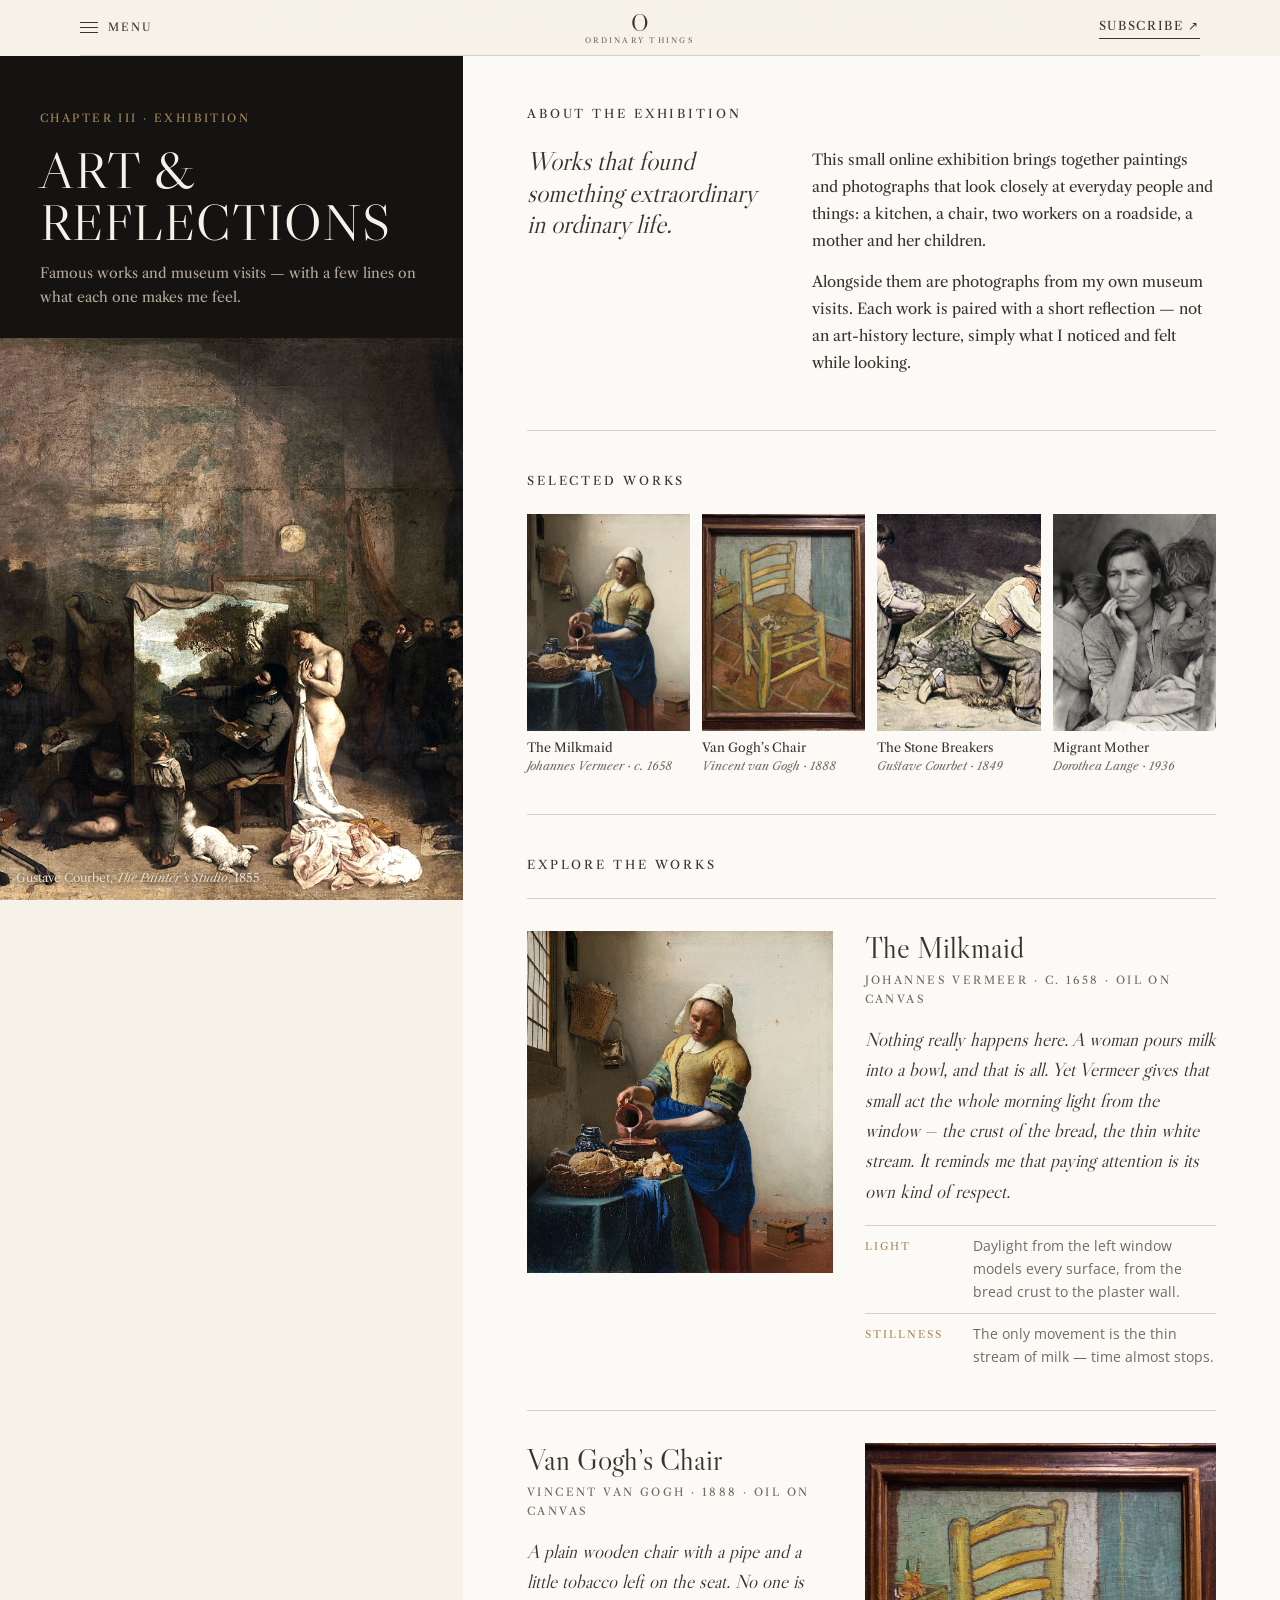
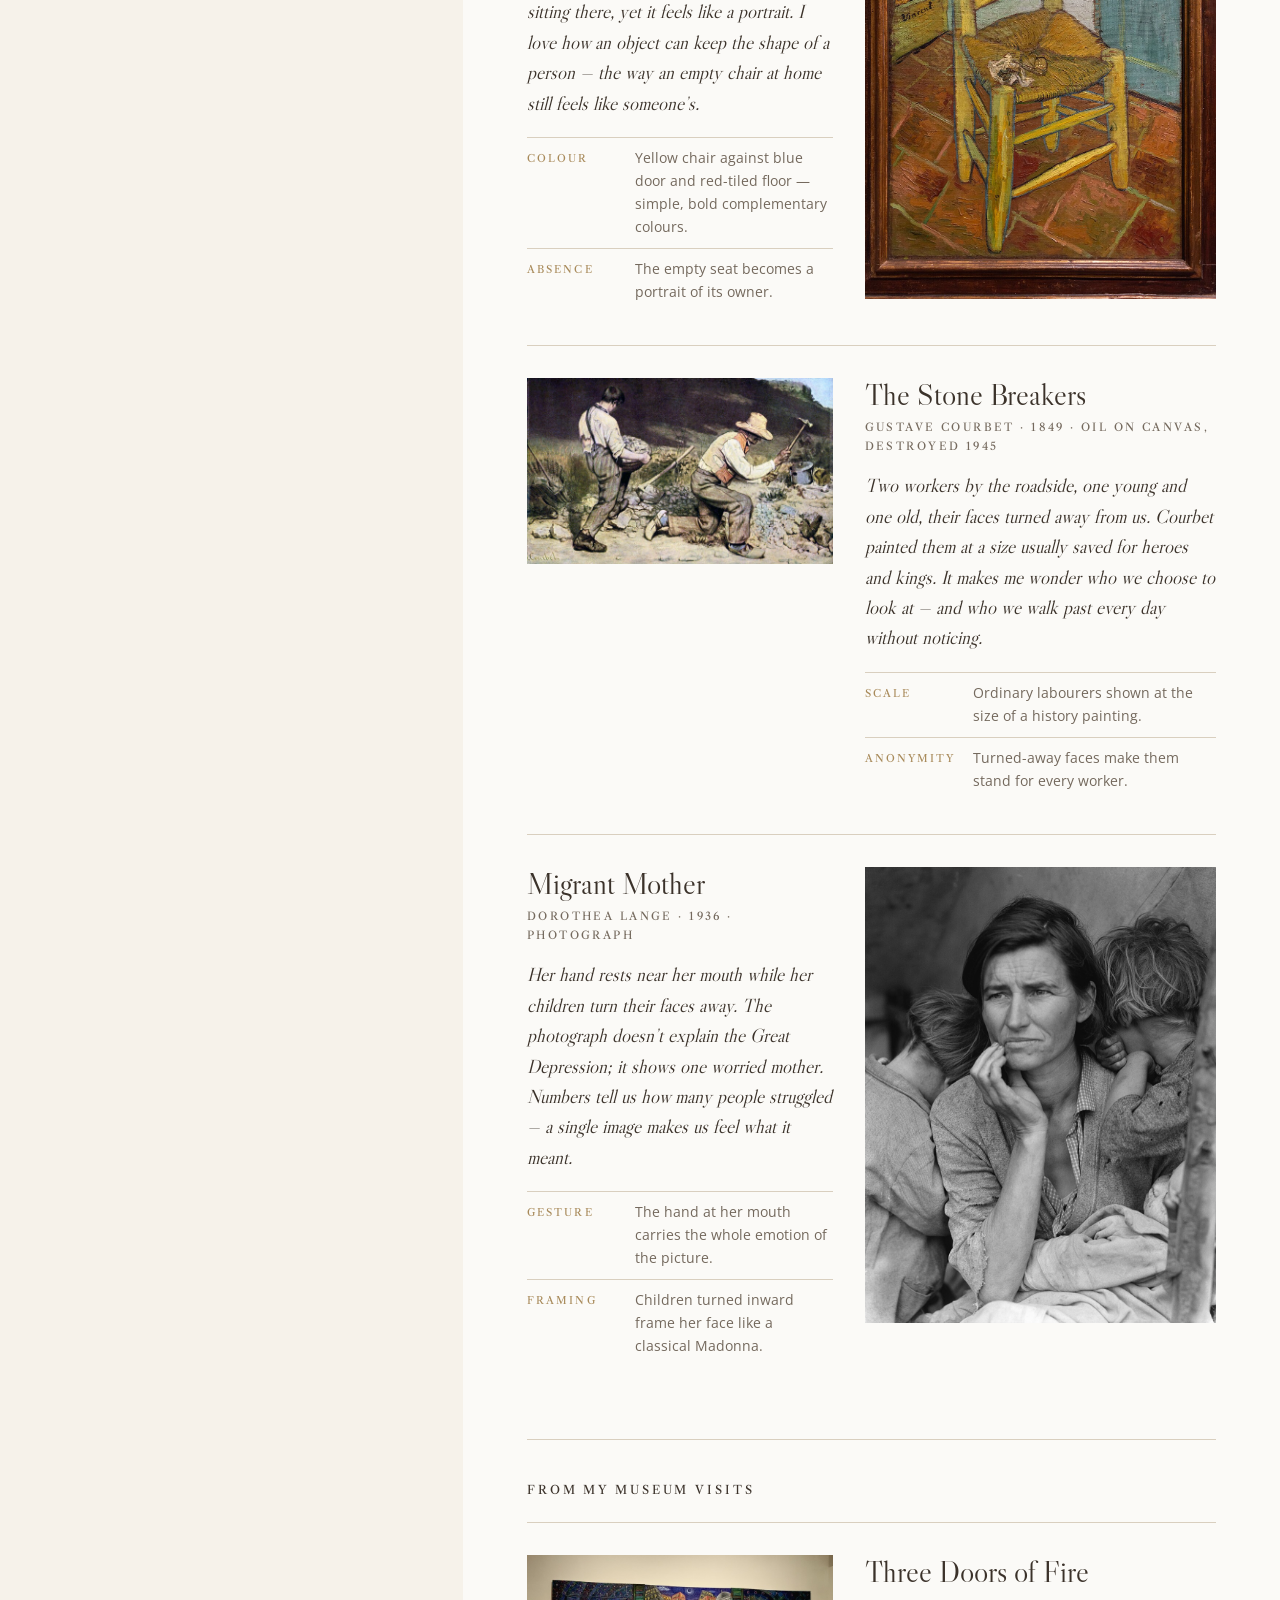
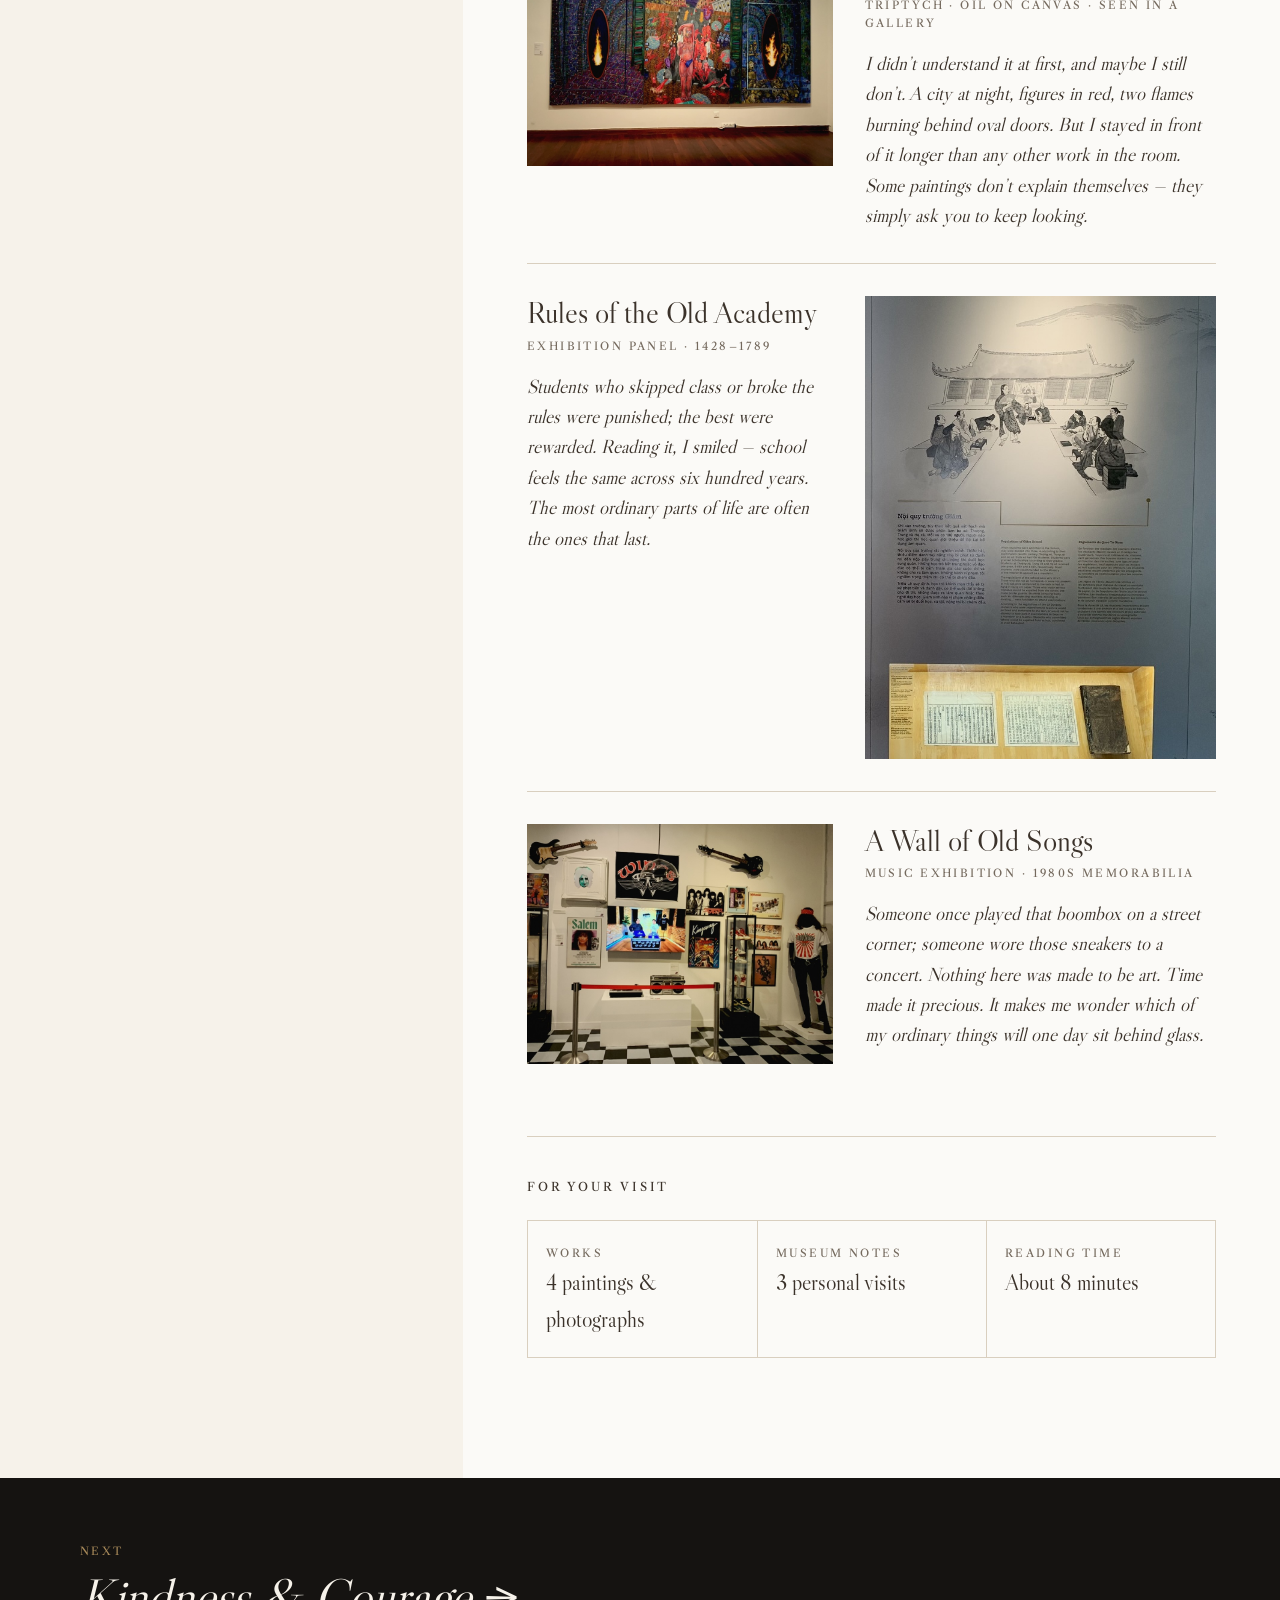
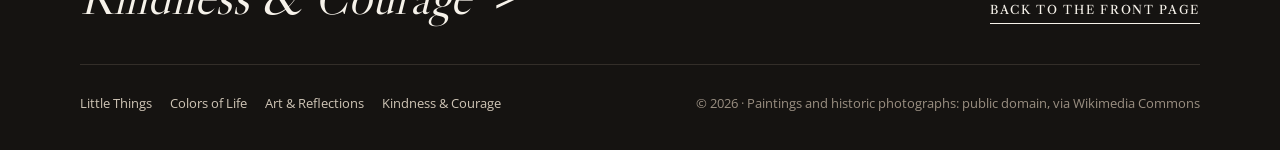
==== art-and-reflections.html @ 9a8155e3 "Add four section pages and link the menu to them Little Things (poster grids), Colors of Life (palet" ====
<!doctype html>
<html lang="en">
<head>
<meta charset="utf-8">
<!-- Google tag (gtag.js) -->
<script async src="https://www.googletagmanager.com/gtag/js?id=G-23RSFNWC9K"></script>
<script>
  window.dataLayer = window.dataLayer || [];
  function gtag(){dataLayer.push(arguments);}
  gtag('js', new Date());
  gtag('config', 'G-23RSFNWC9K');
</script>
<meta name="viewport" content="width=device-width, initial-scale=1">
<title>Art &amp; Reflections — The Art of Ordinary Things</title>
<meta name="description" content="An online exhibition of works by Vermeer, Van Gogh, Courbet and Dorothea Lange, with personal reflections and notes from museum visits.">
<meta name="author" content="Pham Thi My Duyen (Mely)">
<meta name="robots" content="index, follow, max-image-preview:large">
<meta name="theme-color" content="#f6f2ea">
<link rel="canonical" href="https://theartofordinarythings.mely.io.vn/art-and-reflections.html">
<meta property="og:type" content="article">
<meta property="og:site_name" content="The Art of Ordinary Things">
<meta property="og:title" content="Art &amp; Reflections — The Art of Ordinary Things">
<meta property="og:description" content="An online exhibition of works by Vermeer, Van Gogh, Courbet and Dorothea Lange, with personal reflections and notes from museum visits.">
<meta property="og:url" content="https://theartofordinarythings.mely.io.vn/art-and-reflections.html">
<meta property="og:image" content="https://theartofordinarythings.mely.io.vn/art/courbet-studio.jpg">
<meta name="twitter:card" content="summary_large_image">
<link rel="icon" href="data:image/svg+xml,%3Csvg xmlns='http://www.w3.org/2000/svg' viewBox='0 0 64 64'%3E%3Crect width='64' height='64' rx='14' fill='%23f6f2ea'/%3E%3Ctext x='32' y='46' text-anchor='middle' font-family='Georgia,serif' font-size='40' fill='%233b322a'%3EO%3C/text%3E%3C/svg%3E">
<link rel="preconnect" href="https://fonts.googleapis.com">
<link rel="preconnect" href="https://fonts.gstatic.com" crossorigin>
<link href="https://fonts.googleapis.com/css2?family=Libre+Caslon+Display&family=Libre+Caslon+Text:ital,wght@0,400;1,400&family=Open+Sans:wght@400;500&display=swap" rel="stylesheet">
<link rel="stylesheet" href="pages.css">
</head>
<body>

<header class="top">
  <div class="wrap">
    <button class="menu-btn" id="menu-btn" aria-expanded="false" aria-controls="drawer"><i><b></b><b></b><b></b></i>Menu</button>
    <a class="logo" href="./" aria-label="The Art of Ordinary Things — home">
      <span class="mono">O</span>
      <small>Ordinary Things</small>
    </a>
    <div class="top-right">
      <a class="more-link" href="./#subscribe">Subscribe ↗</a>
    </div>
  </div>
</header>
<div class="drawer" id="drawer">
  <nav>
    <a href="./">Home</a>
    <a href="little-things.html">Little Things</a>
    <a href="colors-of-life.html">Colors of Life</a>
    <a href="art-and-reflections.html" aria-current="page">Art &amp; Reflections</a>
    <a href="kindness-and-courage.html">Kindness &amp; Courage</a>
  </nav>
</div>

<main class="expo">
  <aside class="expo-rail">
    <div class="rail-text">
      <span class="eyebrow">Chapter III · Exhibition</span>
      <h1>Art &amp; Reflections</h1>
      <p>Famous works and museum visits — with a few lines on what each one makes me feel.</p>
    </div>
    <figure class="rail-fig"><img src="art/courbet-studio.jpg" alt="Gustave Courbet, The Painter’s Studio, 1855"><figcaption>Gustave Courbet, <i>The Painter’s Studio</i>, 1855</figcaption></figure>
  </aside>
  <div class="expo-page">
    <section class="expo-sec rv">
      <h2>About the exhibition</h2>
      <div class="about-grid">
        <h3>Works that found something extraordinary in ordinary life.</h3>
        <div>
          <p>This small online exhibition brings together paintings and photographs that look closely at everyday people and things: a kitchen, a chair, two workers on a roadside, a mother and her children.</p>
          <p>Alongside them are photographs from my own museum visits. Each work is paired with a short reflection — not an art-history lecture, simply what I noticed and felt while looking.</p>
        </div>
      </div>
    </section>
    <section class="expo-sec rv">
      <h2>Selected works</h2>
      <div class="sel-grid">
          <a href="#w0"><div class="ph"><img class="film" loading="lazy" src="art/vermeer-milkmaid.jpg" alt="The Milkmaid"></div><small>The Milkmaid<br><i>Johannes Vermeer · c. 1658</i></small></a>
          <a href="#w1"><div class="ph"><img class="film" loading="lazy" src="art/van-gogh-chair.jpg" alt="Van Gogh’s Chair"></div><small>Van Gogh’s Chair<br><i>Vincent van Gogh · 1888</i></small></a>
          <a href="#w2"><div class="ph"><img class="film" loading="lazy" src="art/courbet-stone-breakers.jpg" alt="The Stone Breakers"></div><small>The Stone Breakers<br><i>Gustave Courbet · 1849</i></small></a>
          <a href="#w3"><div class="ph"><img class="film" loading="lazy" src="art/lange-migrant-mother.jpg" alt="Migrant Mother"></div><small>Migrant Mother<br><i>Dorothea Lange · 1936</i></small></a>
      </div>
    </section>
    <section class="expo-sec">
      <h2>Explore the works</h2>
        <article class="work rv" id="w0">
          <div class="work-img"><img loading="lazy" src="art/vermeer-milkmaid.jpg" alt="The Milkmaid, Johannes Vermeer · c. 1658 · Oil on canvas"></div>
          <div><h3>The Milkmaid</h3><span class="meta eyebrow">Johannes Vermeer · c. 1658 · Oil on canvas</span><blockquote>Nothing really happens here. A woman pours milk into a bowl, and that is all. Yet Vermeer gives that small act the whole morning light from the window — the crust of the bread, the thin white stream. It reminds me that paying attention is its own kind of respect.</blockquote><dl><div><dt>Light</dt><dd>Daylight from the left window models every surface, from the bread crust to the plaster wall.</dd></div><div><dt>Stillness</dt><dd>The only movement is the thin stream of milk — time almost stops.</dd></div></dl></div>
        </article>
        <article class="work rv" id="w1">
          <div class="work-img"><img loading="lazy" src="art/van-gogh-chair.jpg" alt="Van Gogh’s Chair, Vincent van Gogh · 1888 · Oil on canvas"></div>
          <div><h3>Van Gogh’s Chair</h3><span class="meta eyebrow">Vincent van Gogh · 1888 · Oil on canvas</span><blockquote>A plain wooden chair with a pipe and a little tobacco left on the seat. No one is sitting there, yet it feels like a portrait. I love how an object can keep the shape of a person — the way an empty chair at home still feels like someone’s.</blockquote><dl><div><dt>Colour</dt><dd>Yellow chair against blue door and red-tiled floor — simple, bold complementary colours.</dd></div><div><dt>Absence</dt><dd>The empty seat becomes a portrait of its owner.</dd></div></dl></div>
        </article>
        <article class="work rv" id="w2">
          <div class="work-img"><img loading="lazy" src="art/courbet-stone-breakers.jpg" alt="The Stone Breakers, Gustave Courbet · 1849 · Oil on canvas, destroyed 1945"></div>
          <div><h3>The Stone Breakers</h3><span class="meta eyebrow">Gustave Courbet · 1849 · Oil on canvas, destroyed 1945</span><blockquote>Two workers by the roadside, one young and one old, their faces turned away from us. Courbet painted them at a size usually saved for heroes and kings. It makes me wonder who we choose to look at — and who we walk past every day without noticing.</blockquote><dl><div><dt>Scale</dt><dd>Ordinary labourers shown at the size of a history painting.</dd></div><div><dt>Anonymity</dt><dd>Turned-away faces make them stand for every worker.</dd></div></dl></div>
        </article>
        <article class="work rv" id="w3">
          <div class="work-img"><img loading="lazy" src="art/lange-migrant-mother.jpg" alt="Migrant Mother, Dorothea Lange · 1936 · Photograph"></div>
          <div><h3>Migrant Mother</h3><span class="meta eyebrow">Dorothea Lange · 1936 · Photograph</span><blockquote>Her hand rests near her mouth while her children turn their faces away. The photograph doesn’t explain the Great Depression; it shows one worried mother. Numbers tell us how many people struggled — a single image makes us feel what it meant.</blockquote><dl><div><dt>Gesture</dt><dd>The hand at her mouth carries the whole emotion of the picture.</dd></div><div><dt>Framing</dt><dd>Children turned inward frame her face like a classical Madonna.</dd></div></dl></div>
        </article>
    </section>
    <section class="expo-sec">
      <h2>From my museum visits</h2>
        <article class="work rv">
          <div class="work-img"><img loading="lazy" src="museum/triptych.jpg" alt="Three Doors of Fire, Triptych · Oil on canvas · Seen in a gallery"></div>
          <div><h3>Three Doors of Fire</h3><span class="meta eyebrow">Triptych · Oil on canvas · Seen in a gallery</span><blockquote>I didn’t understand it at first, and maybe I still don’t. A city at night, figures in red, two flames burning behind oval doors. But I stayed in front of it longer than any other work in the room. Some paintings don’t explain themselves — they simply ask you to keep looking.</blockquote></div>
        </article>
        <article class="work rv">
          <div class="work-img"><img loading="lazy" src="museum/academy-rules.jpg" alt="Rules of the Old Academy, Exhibition panel · 1428–1789"></div>
          <div><h3>Rules of the Old Academy</h3><span class="meta eyebrow">Exhibition panel · 1428–1789</span><blockquote>Students who skipped class or broke the rules were punished; the best were rewarded. Reading it, I smiled — school feels the same across six hundred years. The most ordinary parts of life are often the ones that last.</blockquote></div>
        </article>
        <article class="work rv">
          <div class="work-img"><img loading="lazy" src="museum/music-wall.jpg" alt="A Wall of Old Songs, Music exhibition · 1980s memorabilia"></div>
          <div><h3>A Wall of Old Songs</h3><span class="meta eyebrow">Music exhibition · 1980s memorabilia</span><blockquote>Someone once played that boombox on a street corner; someone wore those sneakers to a concert. Nothing here was made to be art. Time made it precious. It makes me wonder which of my ordinary things will one day sit behind glass.</blockquote></div>
        </article>
    </section>
    <section class="expo-sec rv">
      <h2>For your visit</h2>
      <div class="visit-box">
        <div><span class="eyebrow">Works</span><b>4 paintings &amp; photographs</b></div>
        <div><span class="eyebrow">Museum notes</span><b>3 personal visits</b></div>
        <div><span class="eyebrow">Reading time</span><b>About 8 minutes</b></div>
      </div>
    </section>
  </div>
</main>

<footer>
  <div class="wrap">
    <div class="next-page">
      <div><span class="eyebrow">Next</span><h2><a href="kindness-and-courage.html">Kindness &amp; Courage →</a></h2></div>
      <a class="more-link" href="./">Back to the front page</a>
    </div>
    <div class="foot-row">
      <div><a href="little-things.html">Little Things</a><a href="colors-of-life.html">Colors of Life</a><a href="art-and-reflections.html">Art &amp; Reflections</a><a href="kindness-and-courage.html">Kindness &amp; Courage</a></div>
      <span>© 2026 · Paintings and historic photographs: public domain, via Wikimedia Commons</span>
    </div>
  </div>
</footer>
<script src="pages.js"></script>
</body>
</html>
---- pages.css ----
/* Shared styles for the section pages (same type and colour as index.html) */
:root {
  --cream: #f6f2ea;
  --cream-2: #eee8dd;
  --card: #fbf9f4;
  --ink: #3b322a;
  --ink-soft: #74695d;
  --line: #d9cfbf;
  --night: #151311;
  --night-2: #24201c;
  --gold: #a88a5a;
  --display: "Libre Caslon Display", "Libre Caslon Text", Georgia, serif;
  --serif: "Libre Caslon Text", Georgia, serif;
  --sans: "Open Sans", system-ui, sans-serif;
}
* { box-sizing: border-box; }
html { scroll-behavior: smooth; scroll-padding-top: 72px; }
body { margin: 0; background: var(--cream); color: var(--ink); font-family: var(--sans); font-size: 15px; line-height: 1.7; -webkit-font-smoothing: antialiased; overflow-x: hidden; }
img { display: block; width: 100%; height: 100%; object-fit: cover; }
a { color: inherit; text-decoration: none; }
h1, h2, h3, h4 { font-family: var(--display); font-weight: 400; margin: 0; }
.wrap { width: min(1120px, 100% - 32px); margin: 0 auto; }
.eyebrow { font-family: var(--serif); font-size: 11px; letter-spacing: .22em; text-transform: uppercase; color: var(--ink-soft); }
.more-link { display: inline-flex; gap: 6px; align-items: center; font-family: var(--serif); font-size: 12px; letter-spacing: .14em; text-transform: uppercase; border-bottom: 1px solid currentColor; padding-bottom: 2px; }
.more-link:hover { color: var(--gold); }
.film { filter: sepia(.18) saturate(.88) contrast(.96); transition: transform 1.2s ease, filter .6s; }
.ph { overflow: hidden; background: var(--cream-2); }
.ph:hover .film { transform: scale(1.035); filter: none; }
.rv { opacity: 0; transform: translateY(18px); transition: opacity 1s ease, transform 1s ease; }
.rv.in { opacity: 1; transform: none; }
@media (prefers-reduced-motion: reduce) { .rv { opacity: 1; transform: none; } .film { transition: none; } }

/* ---------- Header + menu ---------- */
header.top { position: sticky; top: 0; z-index: 50; background: color-mix(in srgb, var(--cream) 92%, transparent); backdrop-filter: blur(8px); }
.top .wrap { display: grid; grid-template-columns: 1fr auto 1fr; align-items: center; height: 56px; border-bottom: 1px solid var(--line); }
.menu-btn { all: unset; cursor: pointer; display: inline-flex; align-items: center; gap: 10px; font-family: var(--serif); font-size: 11px; letter-spacing: .18em; text-transform: uppercase; }
.menu-btn i { display: grid; gap: 4px; }
.menu-btn i b { display: block; width: 18px; height: 1px; background: currentColor; }
.logo { display: grid; justify-items: center; line-height: 1; }
.logo .mono { font-family: var(--display); font-size: 24px; }
.logo small { font-family: var(--serif); font-size: 7.5px; letter-spacing: .3em; text-transform: uppercase; margin-top: 2px; color: var(--ink-soft); }
.top-right { justify-self: end; display: flex; gap: 22px; align-items: center; }
.drawer { position: fixed; inset: 56px 0 auto 0; background: var(--cream); border-bottom: 1px solid var(--line); z-index: 40; transform: translateY(-120%); transition: transform .5s ease; }
.drawer.open { transform: none; }
.drawer nav { display: flex; flex-wrap: wrap; justify-content: center; gap: 8px 28px; padding: 14px 16px; }
.drawer a { font-family: var(--serif); font-size: 11.5px; letter-spacing: .16em; text-transform: uppercase; color: var(--ink-soft); }
.drawer a:hover, .drawer a[aria-current="page"] { color: var(--gold); }
@media (max-width: 640px) { .top-right .more-link { display: none; } }

/* ---------- Page intro ---------- */
.page-intro { text-align: center; padding: 72px 0 40px; }
.page-intro h1 { font-style: italic; font-size: clamp(44px, 7vw, 88px); line-height: 1.02; margin: 14px 0 16px; }
.page-intro p { font-family: var(--serif); color: var(--ink-soft); max-width: 56ch; margin: 0 auto; }

/* ---------- Footer ---------- */
footer { background: var(--night); color: var(--cream); padding: 64px 0 36px; }
.next-page { display: flex; justify-content: space-between; align-items: end; gap: 24px; flex-wrap: wrap; padding-bottom: 40px; border-bottom: 1px solid #332e29; }
.next-page h2 { font-style: italic; font-size: clamp(30px, 4.4vw, 50px); line-height: 1.1; }
.next-page h2 a:hover { color: var(--gold); }
.next-page .eyebrow { color: var(--gold); display: block; margin-bottom: 8px; }
.foot-row { display: flex; justify-content: space-between; flex-wrap: wrap; gap: 12px 24px; margin-top: 28px; font-size: 12.5px; color: #9a8f82; }
.foot-row a { color: #cfc5b6; margin-right: 18px; }
.foot-row a:hover { color: var(--cream); }

/* ====================================================================
   1. Little Things — poster grid (title, 3-up grid, essay)
   ==================================================================== */
.poster { padding: 72px 0; border-top: 1px solid var(--line); }
.poster h2 { text-align: center; font-size: clamp(48px, 8.5vw, 108px); line-height: 1; letter-spacing: -.01em; margin-bottom: 36px; }
.poster .grid9 { display: grid; grid-template-columns: repeat(3, 1fr); gap: 18px 8px; }
.poster figure { margin: 0; position: relative; }
.poster figure .ph { aspect-ratio: 1; }
.poster figcaption { padding: 10px 2px 0; font-family: var(--serif); font-size: 13px; line-height: 1.4; text-align: center; }
.poster figcaption span { display: block; margin-top: 2px; font-size: 11px; letter-spacing: .12em; text-transform: uppercase; color: var(--ink-soft); }
.poster .essay { max-width: 74ch; margin: 34px auto 0; text-align: center; font-family: var(--serif); font-size: 15px; line-height: 1.85; }
.poster .count { display: block; text-align: center; margin: -22px 0 30px; }
@media (max-width: 640px) { .poster .grid9 { grid-template-columns: repeat(2, 1fr); } .poster figure:nth-child(3) { grid-column: span 2; } .poster figure:nth-child(3) .ph { aspect-ratio: 2 / 1; } }

/* ====================================================================
   2. Colors of Life — catalogue (hero with framed title, works grid)
   ==================================================================== */
.pal { padding-bottom: 80px; }
.pal-hero { position: relative; height: min(78vh, 640px); overflow: hidden; }
.pal-hero img { position: absolute; inset: 0; }
.pal-hero::after { content: ""; position: absolute; inset: 0; background: linear-gradient(rgba(21,19,17,.15), rgba(21,19,17,.45)); }
.title-box { position: absolute; z-index: 2; left: 50%; top: 50%; transform: translate(-50%, -50%); width: min(460px, 100% - 48px); padding: 34px 28px; border: 2px solid var(--gold); background: rgba(21,19,17,.32); backdrop-filter: blur(2px); color: var(--cream); text-align: center; }
.title-box h2 { font-size: clamp(36px, 5.6vw, 64px); letter-spacing: .08em; text-transform: uppercase; line-height: 1; }
.title-box p { margin: 12px 0 0; font-family: var(--serif); font-size: 11px; letter-spacing: .24em; text-transform: uppercase; color: #e7dccb; }
.hero-credit { position: absolute; z-index: 2; right: 16px; bottom: 12px; font-family: var(--serif); font-style: italic; font-size: 12px; color: #efe6d6; text-shadow: 0 1px 4px rgba(0,0,0,.5); }
.title-box .diamond { display: block; width: 12px; height: 12px; margin: 16px auto 0; border: 1px solid var(--gold); transform: rotate(45deg); }
.pal-body { display: grid; grid-template-columns: 1fr 2.2fr; gap: 56px; margin-top: 56px; }
.pal-side p { font-family: var(--serif); font-size: 15px; line-height: 1.8; margin: 0 0 22px; }
.swatches { display: grid; gap: 8px; }
.swatches span { display: flex; align-items: center; gap: 12px; font-family: var(--serif); font-size: 12px; letter-spacing: .1em; color: var(--ink-soft); }
.swatches i { width: 36px; height: 22px; display: block; border: 1px solid rgba(0,0,0,.08); }
.rule-title { display: flex; align-items: center; gap: 16px; margin: 0 0 20px; font-family: var(--serif); font-size: 12px; letter-spacing: .22em; text-transform: uppercase; color: var(--gold); }
.rule-title::before { content: ""; width: 72px; height: 1px; background: var(--ink); }
.works { display: grid; grid-template-columns: repeat(4, 1fr); gap: 14px; }
.works figure { margin: 0; }
.works .ph { aspect-ratio: 3 / 4; }
.works figcaption { margin-top: 8px; font-family: var(--serif); font-size: 12.5px; line-height: 1.4; }
.works figcaption small { display: block; color: var(--ink-soft); font-style: italic; }
@media (max-width: 860px) { .pal-body { grid-template-columns: 1fr; gap: 32px; } .works { grid-template-columns: repeat(2, 1fr); } }

/* ====================================================================
   3. Art & Reflections — exhibition microsite (dark rail + white page)
   ==================================================================== */
.expo { display: grid; grid-template-columns: minmax(280px, .85fr) 1.5fr; min-height: 100vh; }
.expo-rail { background: var(--night); color: var(--cream); position: sticky; top: 56px; height: calc(100vh - 56px); display: grid; grid-template-rows: auto 1fr; overflow: hidden; }
.expo-rail .rail-text { padding: 48px 40px 28px; }
.expo-rail .eyebrow { color: var(--gold); }
.expo-rail h1 { font-size: clamp(36px, 4vw, 54px); text-transform: uppercase; letter-spacing: .02em; line-height: 1.02; margin: 14px 0 14px; }
.expo-rail p { color: #b4a999; font-family: var(--serif); font-size: 14px; margin: 0; }
.rail-fig { margin: 0; position: relative; min-height: 0; }
.rail-fig img { filter: grayscale(.2) contrast(1.05); object-position: 50% 20%; }
.rail-fig figcaption { position: absolute; left: 16px; right: 16px; bottom: 12px; font-family: var(--serif); font-size: 12px; color: #e7dccb; text-shadow: 0 1px 4px rgba(0,0,0,.6); }
.expo-page { background: #fbfaf7; padding: 48px clamp(20px, 5vw, 64px) 80px; }
.expo-sec { padding: 40px 0; border-top: 1px solid var(--line); }
.expo-sec:first-child { border-top: 0; padding-top: 0; }
.expo-sec > h2 { font-family: var(--serif); font-size: 12px; letter-spacing: .24em; text-transform: uppercase; margin-bottom: 22px; }
.about-grid { display: grid; grid-template-columns: 1fr 1.6fr; gap: 32px; }
.about-grid h3 { font-size: 26px; font-style: italic; line-height: 1.2; }
.about-grid p { margin: 0 0 14px; font-family: var(--serif); line-height: 1.8; }
.sel-grid { display: grid; grid-template-columns: repeat(4, 1fr); gap: 12px; }
.sel-grid a { display: block; }
.sel-grid .ph { aspect-ratio: 3 / 4; }
.sel-grid small { display: block; margin-top: 8px; font-family: var(--serif); font-size: 12.5px; line-height: 1.4; }
.sel-grid small i { color: var(--ink-soft); font-size: 11.5px; }
.work { display: grid; grid-template-columns: 1fr 1.15fr; gap: 32px; padding: 32px 0; border-top: 1px solid var(--line); align-items: start; }
.work:nth-of-type(even) .work-img { order: 2; }
.work-img img { height: auto; background: var(--cream-2); }
.work h3 { font-size: 30px; line-height: 1.15; }
.work .meta { display: block; margin: 6px 0 16px; }
.work blockquote { margin: 0; font-family: var(--display); font-style: italic; font-size: 19px; line-height: 1.6; }
.work dl { margin: 18px 0 0; }
.work dl div { display: grid; grid-template-columns: 96px 1fr; gap: 12px; padding: 9px 0; border-top: 1px solid var(--line); font-size: 13.5px; }
.work dt { font-family: var(--serif); font-size: 10.5px; letter-spacing: .2em; text-transform: uppercase; color: var(--gold); padding-top: 3px; }
.work dd { margin: 0; color: var(--ink-soft); }
.visit-box { display: grid; grid-template-columns: repeat(3, 1fr); gap: 0; border: 1px solid var(--line); }
.visit-box div { padding: 18px; }
.visit-box div + div { border-left: 1px solid var(--line); }
.visit-box b { display: block; font-family: var(--display); font-weight: 400; font-size: 22px; }
@media (max-width: 960px) {
  .expo { grid-template-columns: 1fr; }
  .expo-rail { position: relative; top: 0; height: auto; grid-template-rows: auto 280px; }
  .about-grid, .work { grid-template-columns: 1fr; gap: 18px; }
  .work:nth-of-type(even) .work-img { order: 0; }
  .sel-grid { grid-template-columns: repeat(2, 1fr); }
  .visit-box { grid-template-columns: 1fr; }
  .visit-box div + div { border-left: 0; border-top: 1px solid var(--line); }
}

/* ====================================================================
   4. Kindness & Courage — editorial poster cards
   ==================================================================== */
.deck { background: #e9e5da; padding: 56px 0 80px; }
.pcard { background: #f1eee6; border: 1px solid #dcd6c8; padding: clamp(24px, 4vw, 48px); margin-bottom: 28px; display: grid; gap: 28px; align-items: center; }
.pcard .word { font-size: clamp(44px, 7.4vw, 92px); text-transform: uppercase; letter-spacing: .04em; line-height: .95; }
.pcard p { margin: 0 0 12px; font-family: var(--serif); font-size: 14.5px; line-height: 1.8; }
.pcard .credit { display: block; margin-top: 6px; }
.pcard img { height: auto; }
.pcard .ph { background: transparent; }
.pcard.cover { text-align: center; padding-top: 64px; padding-bottom: 64px; }
.pcard.cover .word { font-size: clamp(52px, 9vw, 120px); }
.pcard.cover p { max-width: 56ch; margin: 18px auto 0; font-style: italic; color: var(--ink-soft); }
.pcard.split { grid-template-columns: 1.1fr 1fr; }
.pcard.split.flip > :first-child { order: 2; }
.pcard.side { grid-template-columns: auto 1.2fr 1fr; }
.pcard.side .word { writing-mode: vertical-rl; transform: rotate(180deg); font-size: clamp(48px, 7vw, 96px); }
.pcard.stack .word { margin-bottom: 4px; }
.pcard.stack .row { display: grid; grid-template-columns: 1fr 1.2fr; gap: 28px; align-items: start; }
.pcard .tag { display: inline-block; margin-bottom: 12px; padding: 3px 10px; border: 1px solid var(--gold); border-radius: 999px; font-family: var(--serif); font-size: 10.5px; letter-spacing: .2em; text-transform: uppercase; color: var(--gold); }
@media (max-width: 760px) {
  .pcard.split, .pcard.side, .pcard.stack .row { grid-template-columns: 1fr; }
  .pcard.split.flip > :first-child { order: 0; }
  .pcard.side .word { writing-mode: horizontal-tb; transform: none; }
}
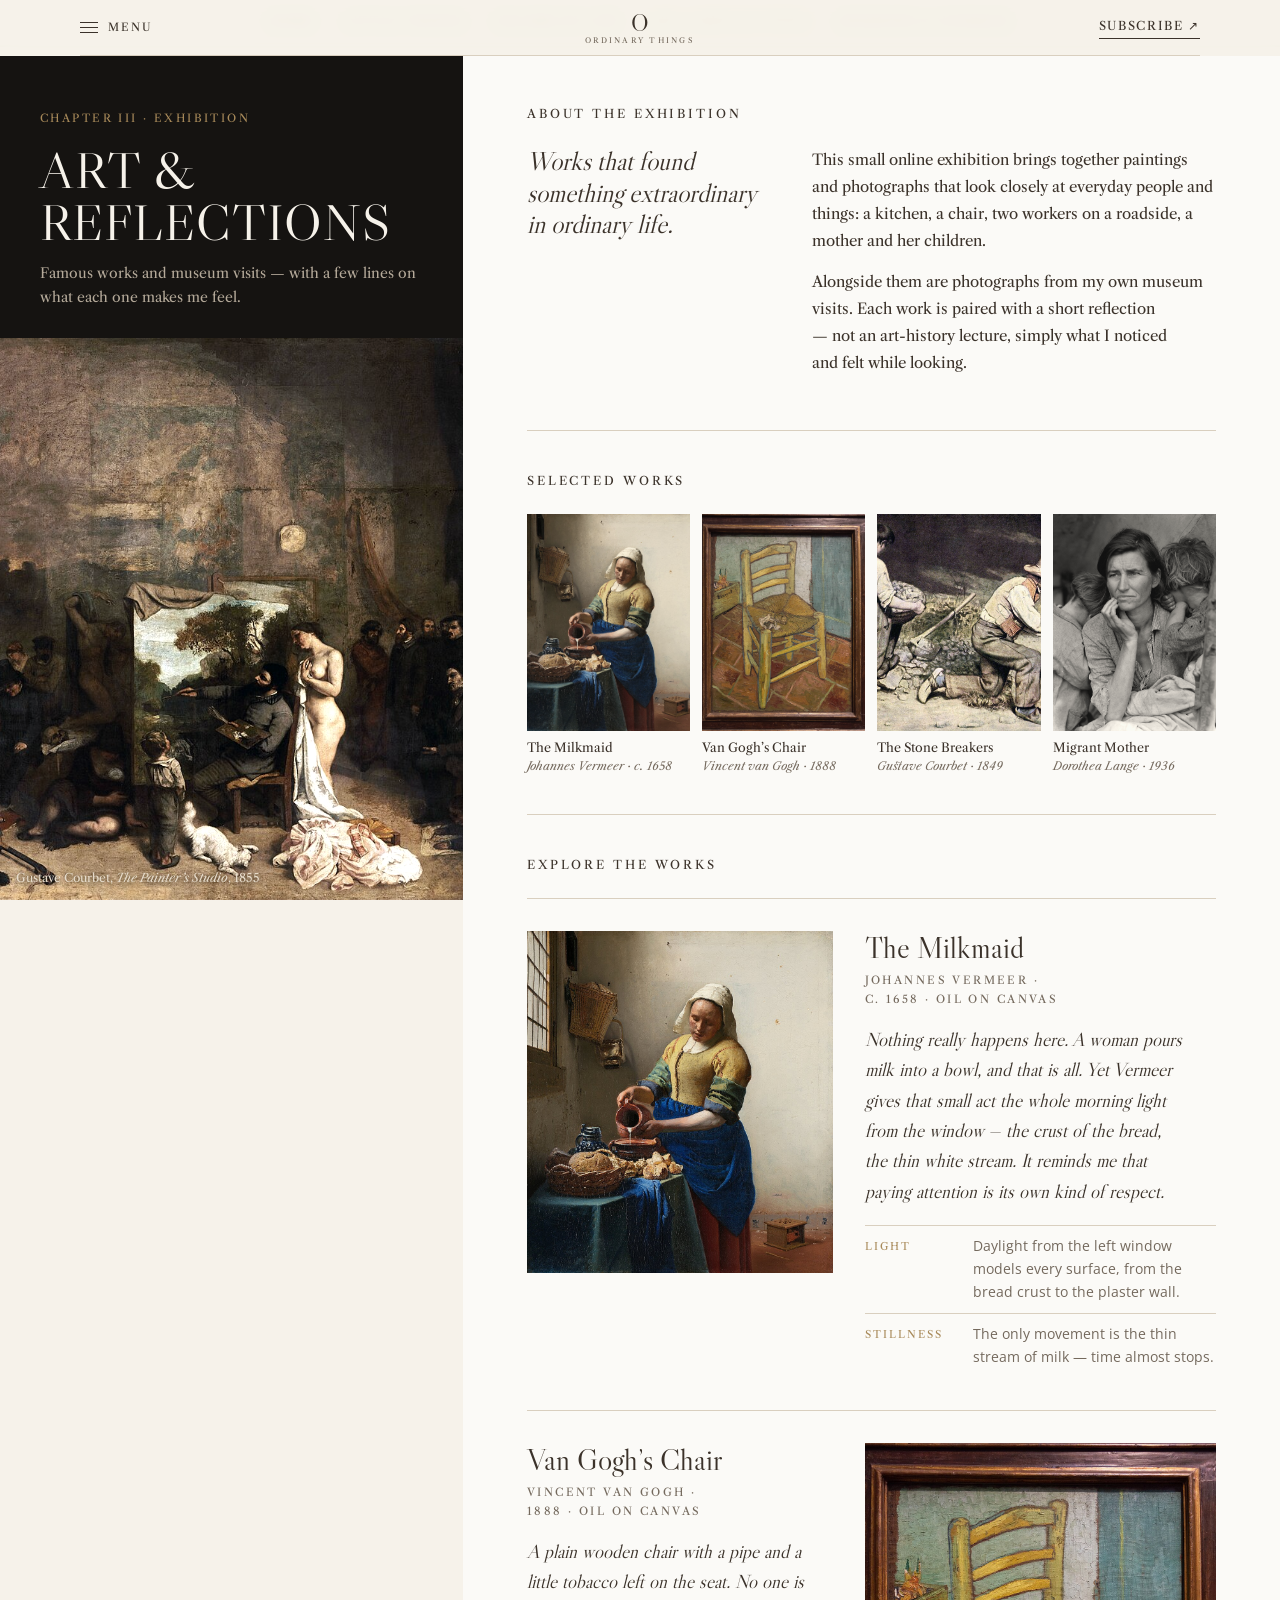
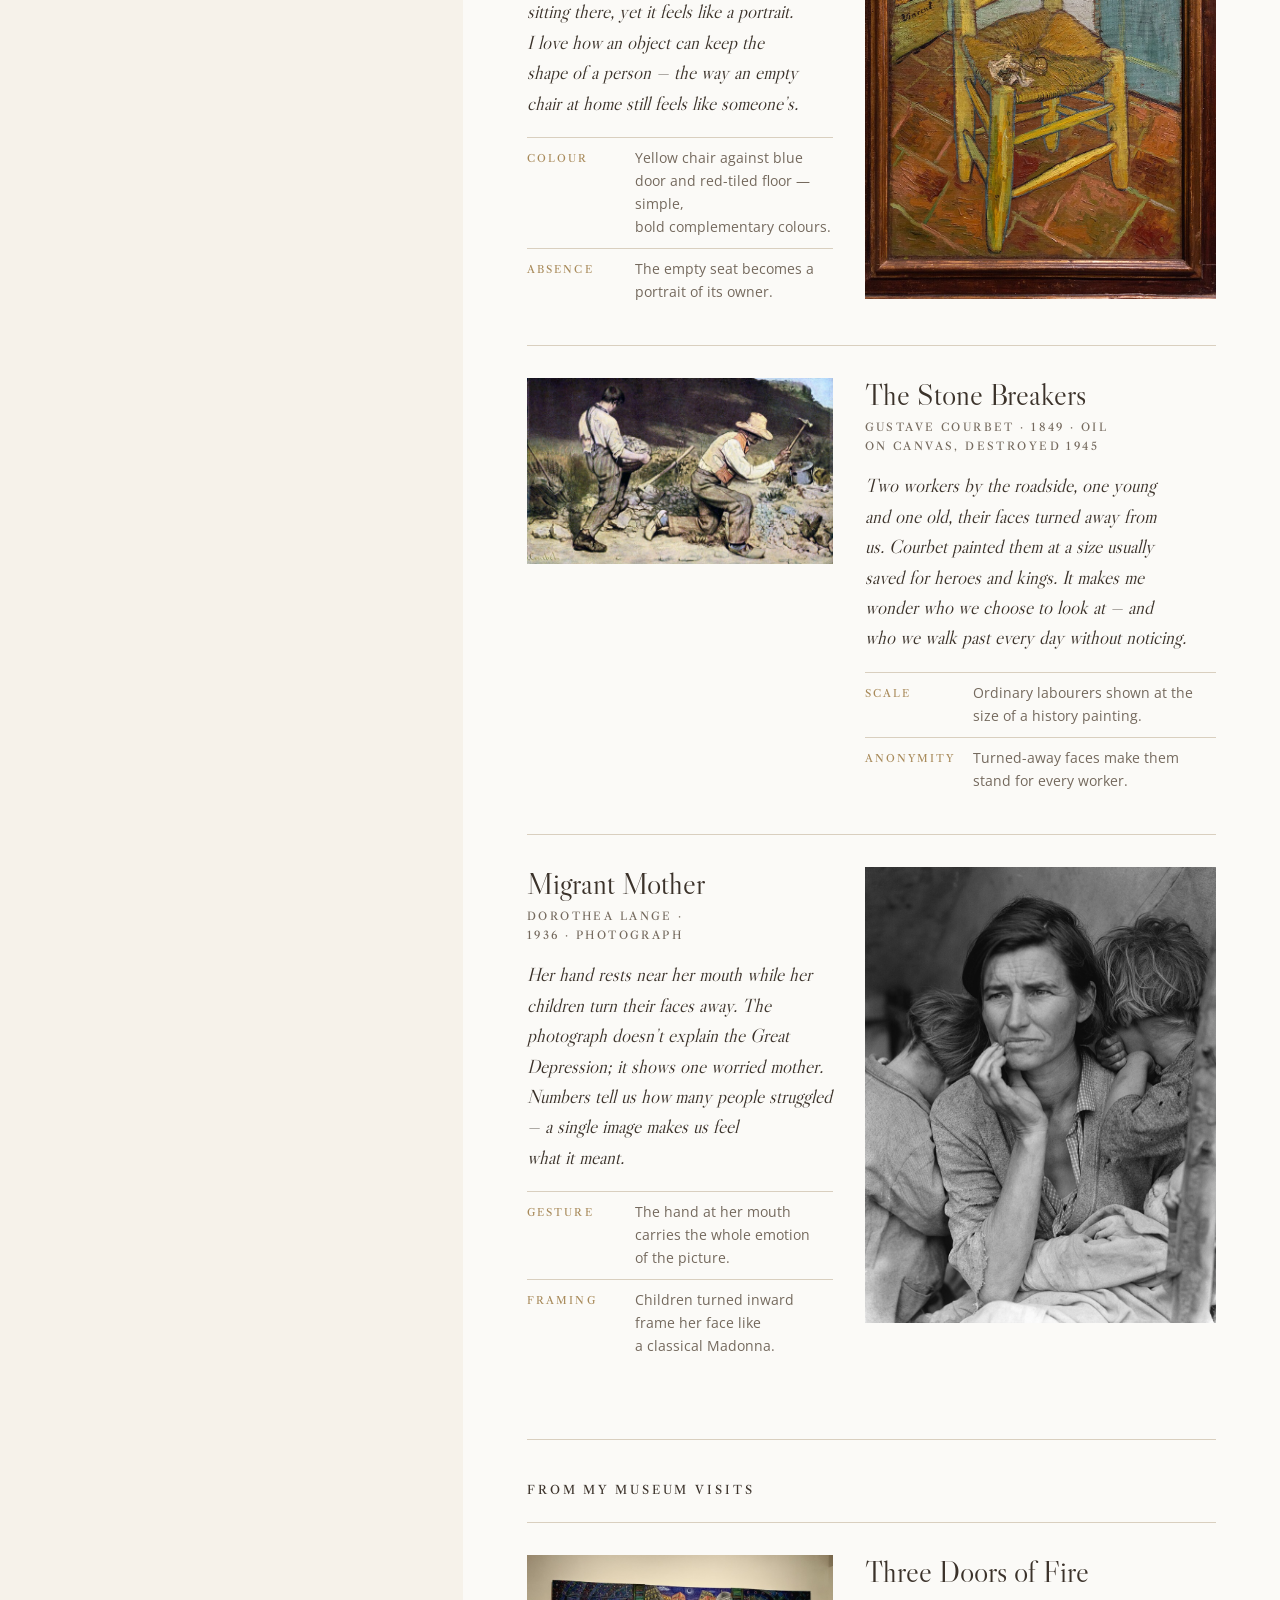
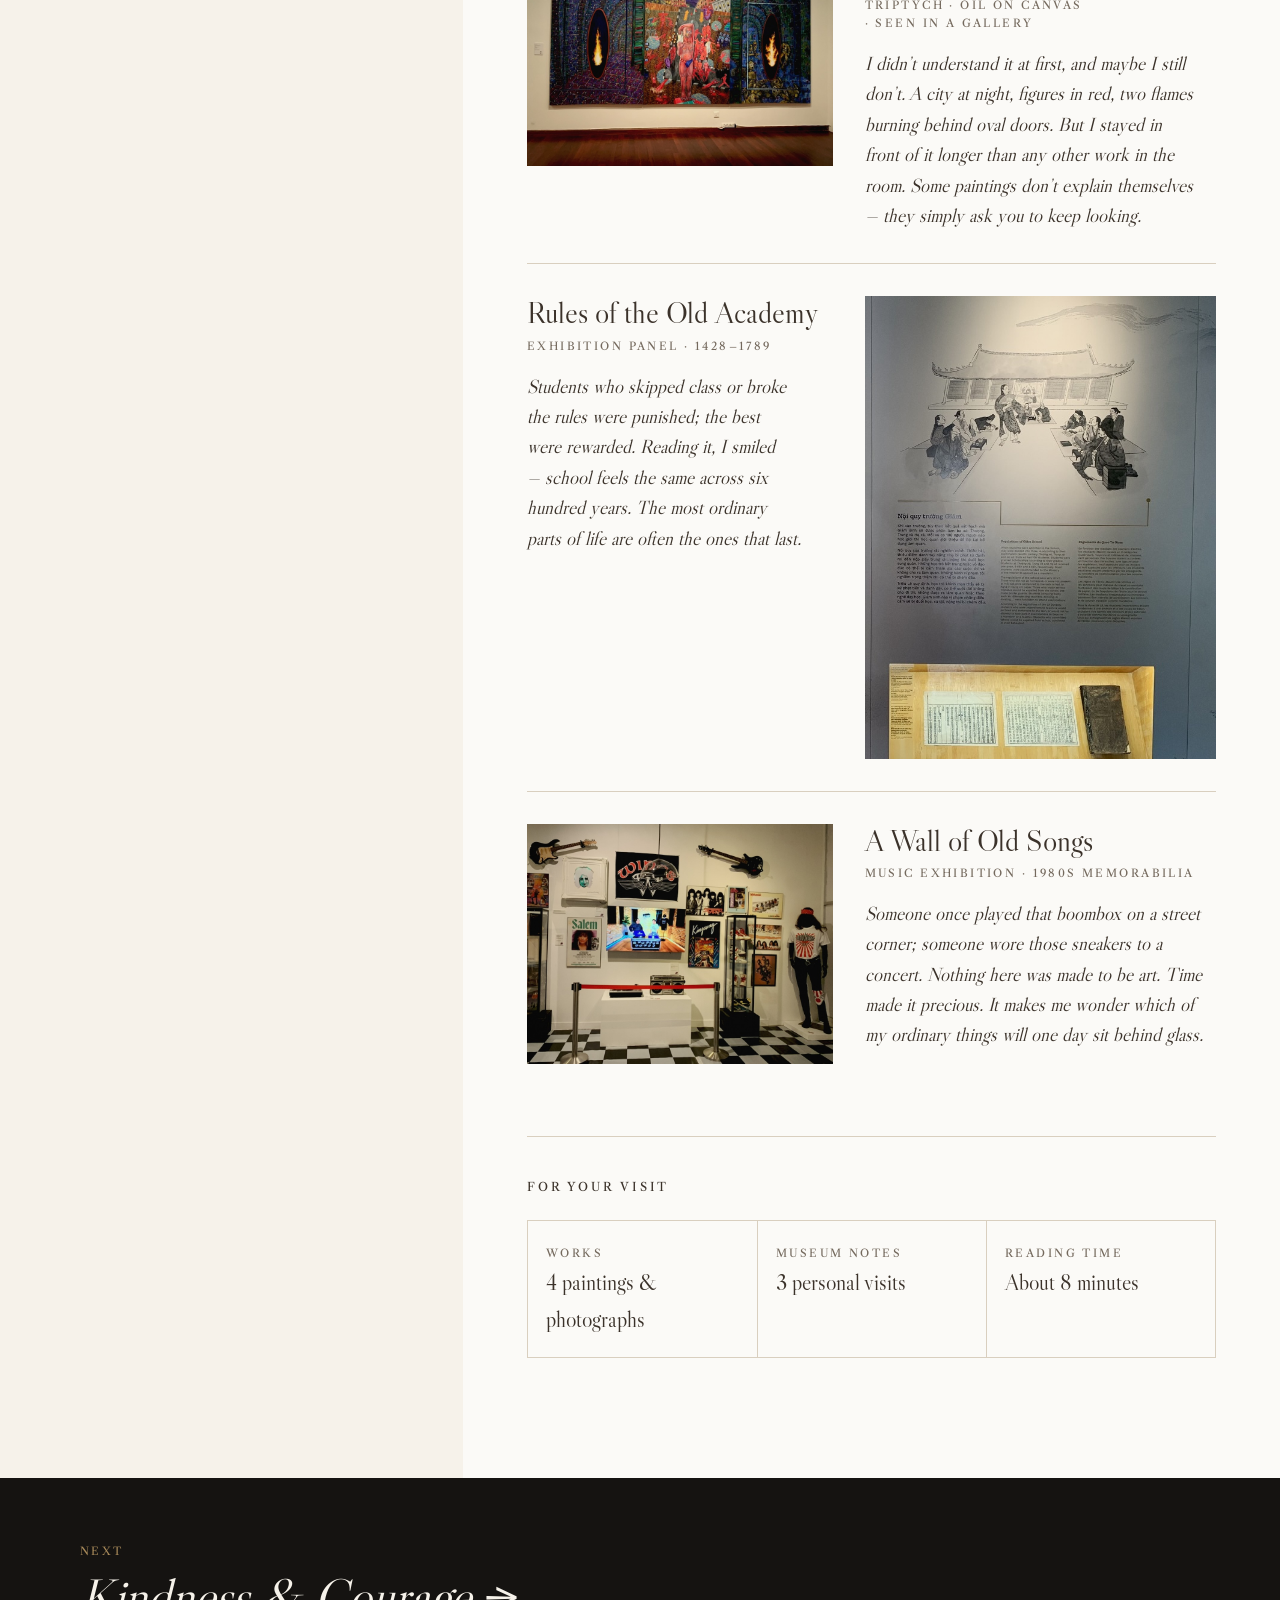
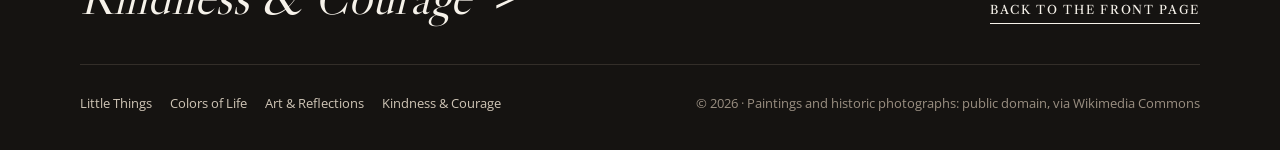
==== commit c229d6df: "Add favicon files, touch icon and 404 page Real favicon.ico, icon.png (192px) and apple-icon.png so " ====
--- a/art-and-reflections.html
+++ b/art-and-reflections.html
@@ -16,15 +16,77 @@
 <meta name="author" content="Pham Thi My Duyen (Mely)">
 <meta name="robots" content="index, follow, max-image-preview:large">
 <meta name="theme-color" content="#f6f2ea">
-<link rel="canonical" href="https://theartofordinarythings.mely.io.vn/art-and-reflections.html">
+<link rel="canonical" href="https://theartofordinarythings.mely.io.vn/art-and-reflections">
 <meta property="og:type" content="article">
 <meta property="og:site_name" content="The Art of Ordinary Things">
 <meta property="og:title" content="Art &amp; Reflections — The Art of Ordinary Things">
 <meta property="og:description" content="An online exhibition of works by Vermeer, Van Gogh, Courbet and Dorothea Lange, with personal reflections and notes from museum visits.">
-<meta property="og:url" content="https://theartofordinarythings.mely.io.vn/art-and-reflections.html">
+<meta property="og:url" content="https://theartofordinarythings.mely.io.vn/art-and-reflections">
 <meta property="og:image" content="https://theartofordinarythings.mely.io.vn/art/courbet-studio.jpg">
+<meta property="og:image:width" content="1280">
+<meta property="og:image:height" content="754">
 <meta name="twitter:card" content="summary_large_image">
+<meta name="twitter:title" content="Art &amp; Reflections — The Art of Ordinary Things">
+<meta name="twitter:description" content="An online exhibition of works by Vermeer, Van Gogh, Courbet and Dorothea Lange, with personal reflections and notes from museum visits.">
+<meta name="twitter:image" content="https://theartofordinarythings.mely.io.vn/art/courbet-studio.jpg">
+<script type="application/ld+json">
+{
+ "@context": "https://schema.org",
+ "@graph": [
+  {
+   "@type": "CollectionPage",
+   "@id": "https://theartofordinarythings.mely.io.vn/art-and-reflections",
+   "url": "https://theartofordinarythings.mely.io.vn/art-and-reflections",
+   "name": "Art & Reflections",
+   "description": "An online exhibition of works by Vermeer, Van Gogh, Courbet and Dorothea Lange, with personal reflections and notes from museum visits.",
+   "inLanguage": "en",
+   "primaryImageOfPage": "https://theartofordinarythings.mely.io.vn/art/courbet-studio.jpg",
+   "image": [
+    "https://theartofordinarythings.mely.io.vn/art/courbet-studio.jpg",
+    "https://theartofordinarythings.mely.io.vn/art/vermeer-milkmaid.jpg",
+    "https://theartofordinarythings.mely.io.vn/art/van-gogh-chair.jpg",
+    "https://theartofordinarythings.mely.io.vn/art/courbet-stone-breakers.jpg",
+    "https://theartofordinarythings.mely.io.vn/art/lange-migrant-mother.jpg",
+    "https://theartofordinarythings.mely.io.vn/museum/triptych.jpg",
+    "https://theartofordinarythings.mely.io.vn/museum/academy-rules.jpg",
+    "https://theartofordinarythings.mely.io.vn/museum/music-wall.jpg"
+   ],
+   "isPartOf": {
+    "@type": "WebSite",
+    "name": "The Art of Ordinary Things",
+    "url": "https://theartofordinarythings.mely.io.vn/"
+   },
+   "author": {
+    "@type": "Person",
+    "name": "Pham Thi My Duyen",
+    "alternateName": "Mely",
+    "url": "https://www.mely.io.vn/"
+   }
+  },
+  {
+   "@type": "BreadcrumbList",
+   "itemListElement": [
+    {
+     "@type": "ListItem",
+     "position": 1,
+     "name": "Home",
+     "item": "https://theartofordinarythings.mely.io.vn/"
+    },
+    {
+     "@type": "ListItem",
+     "position": 2,
+     "name": "Art & Reflections",
+     "item": "https://theartofordinarythings.mely.io.vn/art-and-reflections"
+    }
+   ]
+  }
+ ]
+}
+</script>
 <link rel="icon" href="data:image/svg+xml,%3Csvg xmlns='http://www.w3.org/2000/svg' viewBox='0 0 64 64'%3E%3Crect width='64' height='64' rx='14' fill='%23f6f2ea'/%3E%3Ctext x='32' y='46' text-anchor='middle' font-family='Georgia,serif' font-size='40' fill='%233b322a'%3EO%3C/text%3E%3C/svg%3E">
+<link rel="icon" href="/favicon.ico" sizes="16x16 32x32 48x48">
+<link rel="icon" href="/icon.png" type="image/png" sizes="192x192">
+<link rel="apple-touch-icon" href="/apple-icon.png" sizes="180x180">
 <link rel="preconnect" href="https://fonts.googleapis.com">
 <link rel="preconnect" href="https://fonts.gstatic.com" crossorigin>
 <link href="https://fonts.googleapis.com/css2?family=Libre+Caslon+Display&family=Libre+Caslon+Text:ital,wght@0,400;1,400&family=Open+Sans:wght@400;500&display=swap" rel="stylesheet">
@@ -47,10 +109,10 @@
 <div class="drawer" id="drawer">
   <nav>
     <a href="./">Home</a>
-    <a href="little-things.html">Little Things</a>
-    <a href="colors-of-life.html">Colors of Life</a>
-    <a href="art-and-reflections.html" aria-current="page">Art &amp; Reflections</a>
-    <a href="kindness-and-courage.html">Kindness &amp; Courage</a>
+    <a href="little-things">Little Things</a>
+    <a href="colors-of-life">Colors of Life</a>
+    <a href="art-and-reflections" aria-current="page">Art &amp; Reflections</a>
+    <a href="kindness-and-courage">Kindness &amp; Courage</a>
   </nav>
 </div>
 
@@ -61,7 +123,7 @@
       <h1>Art &amp; Reflections</h1>
       <p>Famous works and museum visits — with a few lines on what each one makes me feel.</p>
     </div>
-    <figure class="rail-fig"><img src="art/courbet-studio.jpg" alt="Gustave Courbet, The Painter’s Studio, 1855"><figcaption>Gustave Courbet, <i>The Painter’s Studio</i>, 1855</figcaption></figure>
+    <figure class="rail-fig"><img src="art/courbet-studio.jpg" width="1280" height="754" alt="Gustave Courbet, The Painter’s Studio, 1855"><figcaption>Gustave Courbet, <i>The Painter’s Studio</i>, 1855</figcaption></figure>
   </aside>
   <div class="expo-page">
     <section class="expo-sec rv">
@@ -77,43 +139,43 @@
     <section class="expo-sec rv">
       <h2>Selected works</h2>
       <div class="sel-grid">
-          <a href="#w0"><div class="ph"><img class="film" loading="lazy" src="art/vermeer-milkmaid.jpg" alt="The Milkmaid"></div><small>The Milkmaid<br><i>Johannes Vermeer · c. 1658</i></small></a>
-          <a href="#w1"><div class="ph"><img class="film" loading="lazy" src="art/van-gogh-chair.jpg" alt="Van Gogh’s Chair"></div><small>Van Gogh’s Chair<br><i>Vincent van Gogh · 1888</i></small></a>
-          <a href="#w2"><div class="ph"><img class="film" loading="lazy" src="art/courbet-stone-breakers.jpg" alt="The Stone Breakers"></div><small>The Stone Breakers<br><i>Gustave Courbet · 1849</i></small></a>
-          <a href="#w3"><div class="ph"><img class="film" loading="lazy" src="art/lange-migrant-mother.jpg" alt="Migrant Mother"></div><small>Migrant Mother<br><i>Dorothea Lange · 1936</i></small></a>
+          <a href="#w0"><div class="ph"><img class="film" loading="lazy" src="art/vermeer-milkmaid.jpg" width="960" height="1076" alt="The Milkmaid"></div><small>The Milkmaid<br><i>Johannes Vermeer · c. 1658</i></small></a>
+          <a href="#w1"><div class="ph"><img class="film" loading="lazy" src="art/van-gogh-chair.jpg" width="960" height="1247" alt="Van Gogh’s Chair"></div><small>Van Gogh’s Chair<br><i>Vincent van Gogh · 1888</i></small></a>
+          <a href="#w2"><div class="ph"><img class="film" loading="lazy" src="art/courbet-stone-breakers.jpg" width="1280" height="781" alt="The Stone Breakers"></div><small>The Stone Breakers<br><i>Gustave Courbet · 1849</i></small></a>
+          <a href="#w3"><div class="ph"><img class="film" loading="lazy" src="art/lange-migrant-mother.jpg" width="960" height="1248" alt="Migrant Mother"></div><small>Migrant Mother<br><i>Dorothea Lange · 1936</i></small></a>
       </div>
     </section>
     <section class="expo-sec">
       <h2>Explore the works</h2>
         <article class="work rv" id="w0">
-          <div class="work-img"><img loading="lazy" src="art/vermeer-milkmaid.jpg" alt="The Milkmaid, Johannes Vermeer · c. 1658 · Oil on canvas"></div>
+          <div class="work-img"><img loading="lazy" src="art/vermeer-milkmaid.jpg" width="960" height="1076" alt="The Milkmaid, Johannes Vermeer · c. 1658 · Oil on canvas"></div>
           <div><h3>The Milkmaid</h3><span class="meta eyebrow">Johannes Vermeer · c. 1658 · Oil on canvas</span><blockquote>Nothing really happens here. A woman pours milk into a bowl, and that is all. Yet Vermeer gives that small act the whole morning light from the window — the crust of the bread, the thin white stream. It reminds me that paying attention is its own kind of respect.</blockquote><dl><div><dt>Light</dt><dd>Daylight from the left window models every surface, from the bread crust to the plaster wall.</dd></div><div><dt>Stillness</dt><dd>The only movement is the thin stream of milk — time almost stops.</dd></div></dl></div>
         </article>
         <article class="work rv" id="w1">
-          <div class="work-img"><img loading="lazy" src="art/van-gogh-chair.jpg" alt="Van Gogh’s Chair, Vincent van Gogh · 1888 · Oil on canvas"></div>
+          <div class="work-img"><img loading="lazy" src="art/van-gogh-chair.jpg" width="960" height="1247" alt="Van Gogh’s Chair, Vincent van Gogh · 1888 · Oil on canvas"></div>
           <div><h3>Van Gogh’s Chair</h3><span class="meta eyebrow">Vincent van Gogh · 1888 · Oil on canvas</span><blockquote>A plain wooden chair with a pipe and a little tobacco left on the seat. No one is sitting there, yet it feels like a portrait. I love how an object can keep the shape of a person — the way an empty chair at home still feels like someone’s.</blockquote><dl><div><dt>Colour</dt><dd>Yellow chair against blue door and red-tiled floor — simple, bold complementary colours.</dd></div><div><dt>Absence</dt><dd>The empty seat becomes a portrait of its owner.</dd></div></dl></div>
         </article>
         <article class="work rv" id="w2">
-          <div class="work-img"><img loading="lazy" src="art/courbet-stone-breakers.jpg" alt="The Stone Breakers, Gustave Courbet · 1849 · Oil on canvas, destroyed 1945"></div>
+          <div class="work-img"><img loading="lazy" src="art/courbet-stone-breakers.jpg" width="1280" height="781" alt="The Stone Breakers, Gustave Courbet · 1849 · Oil on canvas, destroyed 1945"></div>
           <div><h3>The Stone Breakers</h3><span class="meta eyebrow">Gustave Courbet · 1849 · Oil on canvas, destroyed 1945</span><blockquote>Two workers by the roadside, one young and one old, their faces turned away from us. Courbet painted them at a size usually saved for heroes and kings. It makes me wonder who we choose to look at — and who we walk past every day without noticing.</blockquote><dl><div><dt>Scale</dt><dd>Ordinary labourers shown at the size of a history painting.</dd></div><div><dt>Anonymity</dt><dd>Turned-away faces make them stand for every worker.</dd></div></dl></div>
         </article>
         <article class="work rv" id="w3">
-          <div class="work-img"><img loading="lazy" src="art/lange-migrant-mother.jpg" alt="Migrant Mother, Dorothea Lange · 1936 · Photograph"></div>
+          <div class="work-img"><img loading="lazy" src="art/lange-migrant-mother.jpg" width="960" height="1248" alt="Migrant Mother, Dorothea Lange · 1936 · Photograph"></div>
           <div><h3>Migrant Mother</h3><span class="meta eyebrow">Dorothea Lange · 1936 · Photograph</span><blockquote>Her hand rests near her mouth while her children turn their faces away. The photograph doesn’t explain the Great Depression; it shows one worried mother. Numbers tell us how many people struggled — a single image makes us feel what it meant.</blockquote><dl><div><dt>Gesture</dt><dd>The hand at her mouth carries the whole emotion of the picture.</dd></div><div><dt>Framing</dt><dd>Children turned inward frame her face like a classical Madonna.</dd></div></dl></div>
         </article>
     </section>
     <section class="expo-sec">
       <h2>From my museum visits</h2>
         <article class="work rv">
-          <div class="work-img"><img loading="lazy" src="museum/triptych.jpg" alt="Three Doors of Fire, Triptych · Oil on canvas · Seen in a gallery"></div>
+          <div class="work-img"><img loading="lazy" src="museum/triptych.jpg" width="840" height="580" alt="Three Doors of Fire, Triptych · Oil on canvas · Seen in a gallery"></div>
           <div><h3>Three Doors of Fire</h3><span class="meta eyebrow">Triptych · Oil on canvas · Seen in a gallery</span><blockquote>I didn’t understand it at first, and maybe I still don’t. A city at night, figures in red, two flames burning behind oval doors. But I stayed in front of it longer than any other work in the room. Some paintings don’t explain themselves — they simply ask you to keep looking.</blockquote></div>
         </article>
         <article class="work rv">
-          <div class="work-img"><img loading="lazy" src="museum/academy-rules.jpg" alt="Rules of the Old Academy, Exhibition panel · 1428–1789"></div>
+          <div class="work-img"><img loading="lazy" src="museum/academy-rules.jpg" width="584" height="768" alt="Rules of the Old Academy, Exhibition panel · 1428–1789"></div>
           <div><h3>Rules of the Old Academy</h3><span class="meta eyebrow">Exhibition panel · 1428–1789</span><blockquote>Students who skipped class or broke the rules were punished; the best were rewarded. Reading it, I smiled — school feels the same across six hundred years. The most ordinary parts of life are often the ones that last.</blockquote></div>
         </article>
         <article class="work rv">
-          <div class="work-img"><img loading="lazy" src="museum/music-wall.jpg" alt="A Wall of Old Songs, Music exhibition · 1980s memorabilia"></div>
+          <div class="work-img"><img loading="lazy" src="museum/music-wall.jpg" width="912" height="718" alt="A Wall of Old Songs, Music exhibition · 1980s memorabilia"></div>
           <div><h3>A Wall of Old Songs</h3><span class="meta eyebrow">Music exhibition · 1980s memorabilia</span><blockquote>Someone once played that boombox on a street corner; someone wore those sneakers to a concert. Nothing here was made to be art. Time made it precious. It makes me wonder which of my ordinary things will one day sit behind glass.</blockquote></div>
         </article>
     </section>
@@ -131,11 +193,11 @@
 <footer>
   <div class="wrap">
     <div class="next-page">
-      <div><span class="eyebrow">Next</span><h2><a href="kindness-and-courage.html">Kindness &amp; Courage →</a></h2></div>
+      <div><span class="eyebrow">Next</span><h2><a href="kindness-and-courage">Kindness &amp; Courage →</a></h2></div>
       <a class="more-link" href="./">Back to the front page</a>
     </div>
     <div class="foot-row">
-      <div><a href="little-things.html">Little Things</a><a href="colors-of-life.html">Colors of Life</a><a href="art-and-reflections.html">Art &amp; Reflections</a><a href="kindness-and-courage.html">Kindness &amp; Courage</a></div>
+      <div><a href="little-things">Little Things</a><a href="colors-of-life">Colors of Life</a><a href="art-and-reflections">Art &amp; Reflections</a><a href="kindness-and-courage">Kindness &amp; Courage</a></div>
       <span>© 2026 · Paintings and historic photographs: public domain, via Wikimedia Commons</span>
     </div>
   </div>
--- a/pages.css
+++ b/pages.css
@@ -29,6 +29,10 @@
 .rv { opacity: 0; transform: translateY(18px); transition: opacity 1s ease, transform 1s ease; }
 .rv.in { opacity: 1; transform: none; }
 @media (prefers-reduced-motion: reduce) { .rv { opacity: 1; transform: none; } .film { transition: none; } }
+
+/* Avoid one- or two-word orphan lines */
+h1, h2, h3, h4, h5, blockquote, figcaption, .eyebrow, .lede, .intro, .people-quote, .title-box p { text-wrap: balance; }
+p, dd, li, small { text-wrap: pretty; }
 
 /* ---------- Header + menu ---------- */
 header.top { position: sticky; top: 0; z-index: 50; background: color-mix(in srgb, var(--cream) 92%, transparent); backdrop-filter: blur(8px); }
@@ -163,6 +167,8 @@
 .pcard.cover { text-align: center; padding-top: 64px; padding-bottom: 64px; }
 .pcard.cover .word { font-size: clamp(52px, 9vw, 120px); }
 .pcard.cover p { max-width: 56ch; margin: 18px auto 0; font-style: italic; color: var(--ink-soft); }
+.pcard.cover p.one-line { max-width: none; font-size: clamp(15px, 1.7vw, 19px); text-wrap: balance; }
+@media (min-width: 900px) { .pcard.cover p.one-line { white-space: nowrap; } }
 .pcard.split { grid-template-columns: 1.1fr 1fr; }
 .pcard.split.flip > :first-child { order: 2; }
 .pcard.side { grid-template-columns: auto 1.2fr 1fr; }
